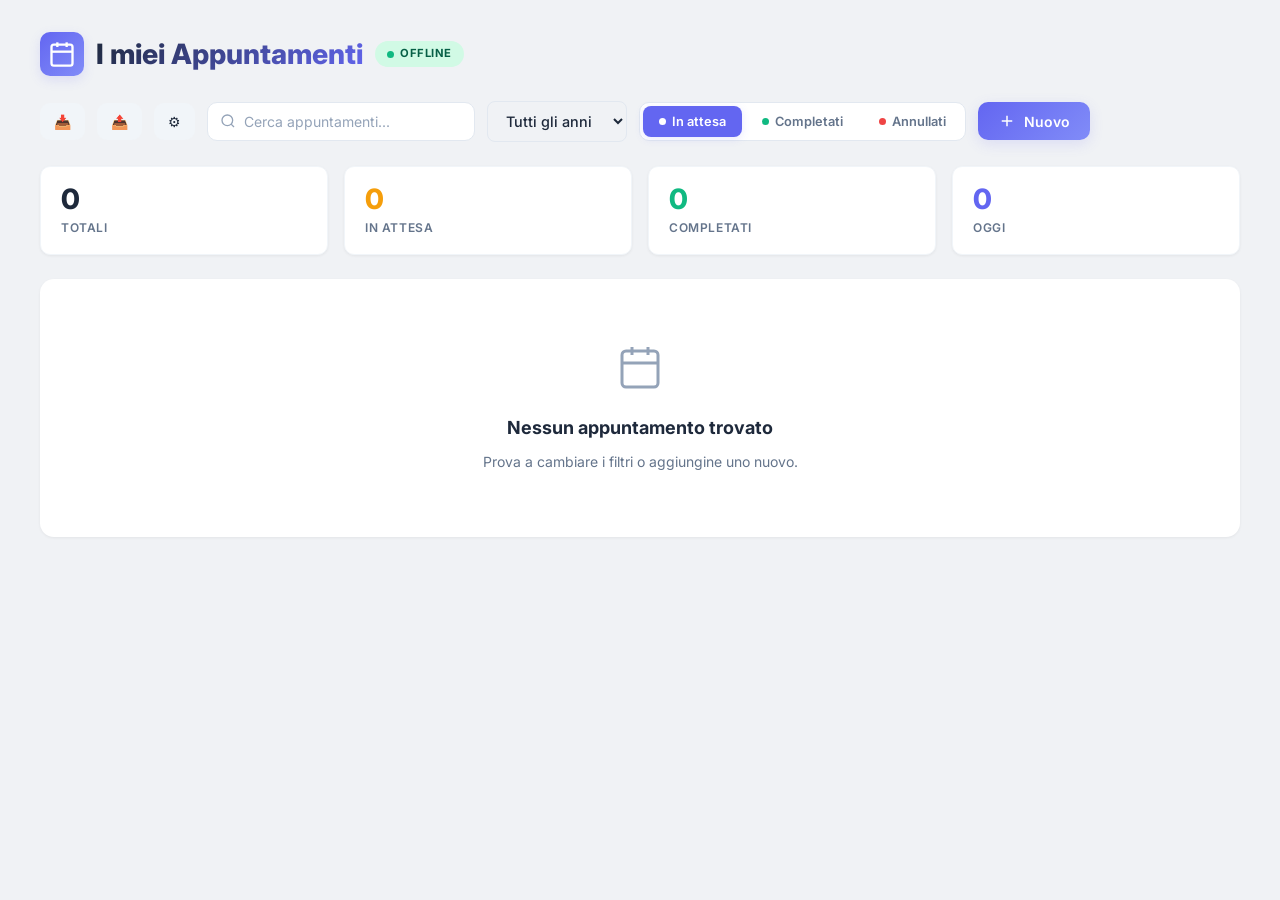
==== Appuntamenti-Vuota/Appuntamenti/WebAssets/index.html @ b20713f4 "Initial commit: Appuntamenti iOS app with import/export feature" ====
<!DOCTYPE html>
<html lang="it">

<head>
    <meta charset="UTF-8">
    <meta name="viewport" content="width=device-width, initial-scale=1.0">
    <title>I miei Appuntamenti | Offline</title>
    <meta name="description" content="Gestione appuntamenti offline - nessuna connessione necessaria">
    <!-- PWA -->
    <link rel="manifest" href="manifest.json">
    <meta name="theme-color" content="#3F51B5">
    <!-- iOS PWA -->
    <meta name="apple-mobile-web-app-capable" content="yes">
    <meta name="apple-mobile-web-app-status-bar-style" content="black-translucent">
    <meta name="apple-mobile-web-app-title" content="Appuntamenti">
    <link rel="apple-touch-icon" href="icons/icon-192.png">
    <!-- Splash screens iOS -->
    <link rel="apple-touch-startup-image" href="icons/icon-512.png">
    <link rel="stylesheet" href="style.css">
    <link rel="preconnect" href="https://fonts.googleapis.com">
    <link rel="preconnect" href="https://fonts.gstatic.com" crossorigin>
    <link href="https://fonts.googleapis.com/css2?family=Inter:wght@400;500;600;700;800&display=swap" rel="stylesheet">
</head>

<body>
    <div class="container">
        <header>
            <div class="logo-area">
                <div class="logo-icon">
                    <svg width="28" height="28" viewBox="0 0 24 24" fill="none" stroke="currentColor" stroke-width="2">
                        <rect x="3" y="4" width="18" height="18" rx="2" ry="2" />
                        <line x1="16" y1="2" x2="16" y2="6" />
                        <line x1="8" y1="2" x2="8" y2="6" />
                        <line x1="3" y1="10" x2="21" y2="10" />
                    </svg>
                </div>
                <h1>I miei Appuntamenti</h1>
                <span class="offline-badge">
                    <span class="offline-dot"></span>
                    Offline
                </span>
            </div>
            <div class="header-actions">
                <div class="search-box">
                    <svg width="16" height="16" viewBox="0 0 24 24" fill="none" stroke="currentColor" stroke-width="2">
                        <circle cx="11" cy="11" r="8" />
                        <path d="m21 21-4.35-4.35" />
                    </svg>
                    <input type="text" id="searchInput" placeholder="Cerca appuntamenti...">
                </div>
                <select id="sheetFilter" class="form-control filter-select">
                    <option value="">Tutti gli anni</option>
                </select>
                <div class="status-filter-group">
                    <button class="status-btn active" data-status="pending">
                        <span class="status-dot dot-pending"></span>
                        In attesa
                    </button>
                    <button class="status-btn" data-status="completed">
                        <span class="status-dot dot-completed"></span>
                        Completati
                    </button>
                    <button class="status-btn" data-status="cancelled">
                        <span class="status-dot dot-cancelled"></span>
                        Annullati
                    </button>
                </div>
                <button id="addBtn" class="btn btn-primary">
                    <svg width="18" height="18" viewBox="0 0 24 24" fill="none" stroke="currentColor" stroke-width="2">
                        <line x1="12" y1="5" x2="12" y2="19" />
                        <line x1="5" y1="12" x2="19" y2="12" />
                    </svg>
                    Nuovo
                </button>
            </div>
        </header>

        <div class="stats-bar" id="statsBar">
            <div class="stat-item">
                <span class="stat-num" id="statTotal">0</span>
                <span class="stat-label">Totali</span>
            </div>
            <div class="stat-item">
                <span class="stat-num stat-pending" id="statPending">0</span>
                <span class="stat-label">In attesa</span>
            </div>
            <div class="stat-item">
                <span class="stat-num stat-completed" id="statCompleted">0</span>
                <span class="stat-label">Completati</span>
            </div>
            <div class="stat-item">
                <span class="stat-num stat-today" id="statToday">0</span>
                <span class="stat-label">Oggi</span>
            </div>
        </div>

        <div class="appointments-grid" id="appointmentsGrid">
            <div class="empty-state">
                <div class="loader"></div>
                <p>Caricamento...</p>
            </div>
        </div>
    </div>

    <!-- Modal Add/Edit -->
    <div class="modal" id="appointmentModal">
        <div class="modal-content">
            <div class="modal-header">
                <h2 id="modalTitle">Nuovo Appuntamento</h2>
                <button class="modal-close" id="closeModalBtn">&times;</button>
            </div>
            <form id="appointmentForm">
                <div class="form-group">
                    <label for="title">Titolo</label>
                    <input type="text" id="title" name="title" class="form-control" required
                        placeholder="Es: Visita medica">
                </div>
                <div class="form-row">
                    <div class="form-group">
                        <label for="date">Data</label>
                        <input type="date" id="date" name="date" class="form-control" required>
                    </div>
                    <div class="form-group">
                        <label for="time">Ora</label>
                        <input type="time" id="time" name="time" class="form-control" required>
                    </div>
                </div>
                <div class="form-group">
                    <label for="description">Descrizione</label>
                    <textarea id="description" name="description" class="form-control" rows="3"
                        placeholder="Aggiungi dettagli..."></textarea>
                </div>
                <div class="form-row">
                    <div class="form-group">
                        <label for="status">Stato</label>
                        <select id="status" name="status" class="form-control">
                            <option value="pending">In attesa</option>
                            <option value="completed">Completato</option>
                            <option value="cancelled">Annullato</option>
                        </select>
                    </div>
                    <div class="form-group">
                        <label for="source_sheet">Anno / Foglio</label>
                        <input type="text" id="source_sheet" name="source_sheet" class="form-control"
                            placeholder="Es: 2026">
                    </div>
                </div>
                <div class="modal-actions">
                    <button type="button" class="btn btn-secondary" id="cancelBtn">Annulla</button>
                    <button type="submit" class="btn btn-primary">
                        <svg width="16" height="16" viewBox="0 0 24 24" fill="none" stroke="currentColor"
                            stroke-width="2">
                            <path d="M19 21H5a2 2 0 0 1-2-2V5a2 2 0 0 1 2-2h11l5 5v11a2 2 0 0 1-2 2z" />
                            <polyline points="17 21 17 13 7 13 7 21" />
                            <polyline points="7 3 7 8 15 8" />
                        </svg>
                        Salva
                    </button>
                </div>
            </form>
        </div>
    </div>

    <!-- Confirm Delete Modal -->
    <div class="modal" id="deleteModal">
        <div class="modal-content modal-small">
            <div class="delete-icon">
                <svg width="48" height="48" viewBox="0 0 24 24" fill="none" stroke="#ef4444" stroke-width="1.5">
                    <circle cx="12" cy="12" r="10" />
                    <line x1="15" y1="9" x2="9" y2="15" />
                    <line x1="9" y1="9" x2="15" y2="15" />
                </svg>
            </div>
            <h3>Eliminare questo appuntamento?</h3>
            <p class="delete-subtitle">Questa azione non può essere annullata.</p>
            <div class="modal-actions">
                <button class="btn btn-secondary" id="cancelDeleteBtn">Annulla</button>
                <button class="btn btn-danger" id="confirmDeleteBtn">Elimina</button>
            </div>
        </div>
    </div>

    <!-- Hidden file input for import -->
    <input type="file" id="importFileInput" accept=".json" style="display:none">

    <!-- Import Mode Modal -->
    <div class="modal" id="importModal">
        <div class="modal-content modal-small">
            <div class="delete-icon" style="color:#3F51B5">
                <svg width="48" height="48" viewBox="0 0 24 24" fill="none" stroke="#3F51B5" stroke-width="1.5">
                    <path d="M21 15v4a2 2 0 0 1-2 2H5a2 2 0 0 1-2-2v-4" />
                    <polyline points="7 10 12 15 17 10" />
                    <line x1="12" y1="15" x2="12" y2="3" />
                </svg>
            </div>
            <h3>Importa Dati</h3>
            <p class="delete-subtitle">Come vuoi importare i dati?</p>
            <div class="modal-actions" style="flex-direction:column;gap:0.5rem">
                <button class="btn btn-primary" id="importMergeBtn" style="width:100%">➕ Aggiungi ai dati
                    esistenti</button>
                <button class="btn btn-danger" id="importReplaceBtn" style="width:100%">🔄 Sostituisci tutti i
                    dati</button>
                <button class="btn btn-secondary" id="importCancelBtn" style="width:100%">Annulla</button>
            </div>
        </div>
    </div>

    <!-- Toast notification -->
    <div class="toast-container" id="toastContainer"></div>

    <script src="data.js"></script>
    <script src="app.js"></script>
    <script>
        // Register Service Worker for PWA
        if ('serviceWorker' in navigator) {
            navigator.serviceWorker.register('./sw.js')
                .then(reg => console.log('SW registered:', reg.scope))
                .catch(err => console.log('SW error:', err));
        }
    </script>
</body>

</html>
---- Appuntamenti-Vuota/Appuntamenti/WebAssets/style.css ----
:root {
    --primary: #6366f1;
    --primary-hover: #4f46e5;
    --primary-light: #eef2ff;
    --primary-glow: rgba(99, 102, 241, 0.15);
    --bg: #f0f2f5;
    --card-bg: #ffffff;
    --text-main: #1e293b;
    --text-muted: #64748b;
    --text-light: #94a3b8;
    --border: #e2e8f0;
    --border-light: #f1f5f9;
    --success: #10b981;
    --success-bg: #d1fae5;
    --success-text: #065f46;
    --warning: #f59e0b;
    --warning-bg: #fef3c7;
    --warning-text: #92400e;
    --danger: #ef4444;
    --danger-bg: #fee2e2;
    --danger-text: #991b1b;
    --shadow-sm: 0 1px 3px rgba(0, 0, 0, 0.06);
    --shadow: 0 4px 6px -1px rgba(0, 0, 0, 0.07), 0 2px 4px -2px rgba(0, 0, 0, 0.05);
    --shadow-lg: 0 10px 25px -5px rgba(0, 0, 0, 0.1), 0 8px 10px -6px rgba(0, 0, 0, 0.05);
    --shadow-xl: 0 20px 40px -10px rgba(0, 0, 0, 0.15);
    --radius: 14px;
    --radius-sm: 10px;
}

* {
    margin: 0;
    padding: 0;
    box-sizing: border-box;
    font-family: 'Inter', system-ui, -apple-system, sans-serif;
}

body {
    background: var(--bg);
    color: var(--text-main);
    line-height: 1.6;
    min-height: 100vh;
    padding: 1rem;
}

@media (min-width: 768px) {
    body {
        padding: 2rem 2.5rem;
    }
}

.container {
    max-width: 1280px;
    margin: 0 auto;
    width: 100%;
}

/* ─── Header ─── */
header {
    display: flex;
    justify-content: space-between;
    align-items: center;
    margin-bottom: 1.5rem;
    gap: 1.5rem;
    flex-wrap: wrap;
}

.logo-area {
    display: flex;
    align-items: center;
    gap: 0.75rem;
}

.logo-icon {
    width: 44px;
    height: 44px;
    background: linear-gradient(135deg, var(--primary), #818cf8);
    border-radius: var(--radius-sm);
    display: flex;
    align-items: center;
    justify-content: center;
    color: white;
    box-shadow: 0 4px 12px var(--primary-glow);
}

h1 {
    font-size: 1.5rem;
    font-weight: 800;
    background: linear-gradient(135deg, var(--text-main), var(--primary));
    -webkit-background-clip: text;
    -webkit-text-fill-color: transparent;
    background-clip: text;
    white-space: nowrap;
}

@media (min-width: 768px) {
    h1 {
        font-size: 1.75rem;
    }
}

.offline-badge {
    display: inline-flex;
    align-items: center;
    gap: 6px;
    padding: 4px 12px;
    background: var(--success-bg);
    color: var(--success-text);
    border-radius: 9999px;
    font-size: 0.7rem;
    font-weight: 700;
    text-transform: uppercase;
    letter-spacing: 0.05em;
}

.offline-dot {
    width: 7px;
    height: 7px;
    background: var(--success);
    border-radius: 50%;
    animation: pulse 2s infinite;
}

@keyframes pulse {

    0%,
    100% {
        opacity: 1;
        transform: scale(1);
    }

    50% {
        opacity: 0.5;
        transform: scale(1.3);
    }
}

.header-actions {
    display: flex;
    align-items: center;
    gap: 0.75rem;
    flex-wrap: wrap;
}

@media (max-width: 1024px) {
    .header-actions {
        width: 100%;
    }
}

/* ─── Search Box ─── */
.search-box {
    display: flex;
    align-items: center;
    gap: 8px;
    background: var(--card-bg);
    border: 1px solid var(--border);
    border-radius: var(--radius-sm);
    padding: 0 12px;
    transition: all 0.25s;
    min-width: 200px;
    flex: 1;
    max-width: 320px;
}

.search-box:focus-within {
    border-color: var(--primary);
    box-shadow: 0 0 0 3px var(--primary-glow);
}

.search-box svg {
    color: var(--text-light);
    flex-shrink: 0;
}

.search-box input {
    border: none;
    outline: none;
    padding: 10px 0;
    font-size: 0.875rem;
    width: 100%;
    background: transparent;
    color: var(--text-main);
}

.search-box input::placeholder {
    color: var(--text-light);
}

/* ─── Filter Select ─── */
.filter-select {
    width: auto !important;
    min-width: 140px;
    padding: 10px 14px;
    border: 1px solid var(--border);
    border-radius: var(--radius-sm);
    background: var(--card-bg);
    color: var(--text-main);
    font-size: 0.875rem;
    font-weight: 500;
    cursor: pointer;
    transition: border-color 0.2s;
    appearance: auto;
}

.filter-select:focus {
    border-color: var(--primary);
    outline: none;
    box-shadow: 0 0 0 3px var(--primary-glow);
}

/* ─── Status Filter ─── */
.status-filter-group {
    display: flex;
    gap: 4px;
    padding: 3px;
    background: var(--card-bg);
    border-radius: var(--radius-sm);
    border: 1px solid var(--border);
}

.status-btn {
    padding: 8px 16px;
    border-radius: 8px;
    border: none;
    background: transparent;
    color: var(--text-muted);
    font-size: 0.8rem;
    font-weight: 600;
    cursor: pointer;
    transition: all 0.25s cubic-bezier(0.4, 0, 0.2, 1);
    display: inline-flex;
    align-items: center;
    gap: 6px;
    white-space: nowrap;
}

.status-btn:hover {
    background: var(--primary-light);
    color: var(--primary);
}

.status-btn.active {
    background: var(--primary);
    color: white;
    box-shadow: 0 2px 8px var(--primary-glow);
}

.status-btn.active .status-dot {
    background: white;
}

.status-dot {
    width: 7px;
    height: 7px;
    border-radius: 50%;
}

.dot-pending {
    background: var(--warning);
}

.dot-completed {
    background: var(--success);
}

.dot-cancelled {
    background: var(--danger);
}

/* ─── Buttons ─── */
.btn {
    display: inline-flex;
    align-items: center;
    justify-content: center;
    gap: 0.5rem;
    padding: 10px 20px;
    border-radius: var(--radius-sm);
    font-weight: 600;
    cursor: pointer;
    transition: all 0.2s cubic-bezier(0.4, 0, 0.2, 1);
    border: none;
    font-size: 0.875rem;
    white-space: nowrap;
}

.btn-primary {
    background: linear-gradient(135deg, var(--primary), #818cf8);
    color: white;
    box-shadow: 0 4px 14px var(--primary-glow);
}

.btn-primary:hover {
    transform: translateY(-1px);
    box-shadow: 0 6px 20px rgba(99, 102, 241, 0.3);
}

.btn-secondary {
    background: var(--border-light);
    color: var(--text-main);
}

.btn-secondary:hover {
    background: var(--border);
}

.btn-danger {
    background: linear-gradient(135deg, var(--danger), #f87171);
    color: white;
    box-shadow: 0 4px 14px rgba(239, 68, 68, 0.2);
}

.btn-danger:hover {
    transform: translateY(-1px);
    box-shadow: 0 6px 20px rgba(239, 68, 68, 0.3);
}

/* ─── Stats Bar ─── */
.stats-bar {
    display: grid;
    grid-template-columns: repeat(4, 1fr);
    gap: 1rem;
    margin-bottom: 1.5rem;
}

@media (max-width: 640px) {
    .stats-bar {
        grid-template-columns: repeat(2, 1fr);
    }
}

.stat-item {
    background: var(--card-bg);
    border-radius: var(--radius-sm);
    padding: 1rem 1.25rem;
    display: flex;
    flex-direction: column;
    gap: 2px;
    box-shadow: var(--shadow-sm);
    border: 1px solid var(--border-light);
    transition: transform 0.2s, box-shadow 0.2s;
}

.stat-item:hover {
    transform: translateY(-2px);
    box-shadow: var(--shadow);
}

.stat-num {
    font-size: 1.75rem;
    font-weight: 800;
    color: var(--text-main);
    line-height: 1.2;
}

.stat-pending {
    color: var(--warning);
}

.stat-completed {
    color: var(--success);
}

.stat-today {
    color: var(--primary);
}

.stat-label {
    font-size: 0.75rem;
    font-weight: 600;
    color: var(--text-muted);
    text-transform: uppercase;
    letter-spacing: 0.05em;
}

/* ─── Grid ─── */
.appointments-grid {
    display: flex;
    flex-direction: column;
    gap: 1rem;
}

.date-row {
    display: flex;
    flex-direction: column;
    gap: 1rem;
    background: var(--card-bg);
    border-radius: var(--radius);
    padding: 1.25rem;
    box-shadow: var(--shadow-sm);
    border: 1px solid var(--border-light);
    transition: box-shadow 0.2s;
    animation: fadeIn 0.35s ease-out both;
}

@keyframes fadeIn {
    from {
        opacity: 0;
        transform: translateY(8px);
    }

    to {
        opacity: 1;
        transform: translateY(0);
    }
}

.date-row:hover {
    box-shadow: var(--shadow);
}

@media (min-width: 768px) {
    .date-row {
        flex-direction: row;
        padding: 1.5rem;
        gap: 2rem;
    }
}

.date-today {
    border-left: 4px solid var(--primary);
}

.date-sidebar {
    min-width: 100px;
    padding-bottom: 1rem;
    border-bottom: 2px solid var(--border-light);
    display: flex;
    flex-direction: row;
    align-items: center;
    gap: 0.75rem;
}

@media (min-width: 768px) {
    .date-sidebar {
        min-width: 120px;
        flex-direction: column;
        border-bottom: none;
        border-right: 2px solid var(--border-light);
        padding-bottom: 0;
        padding-right: 1.5rem;
        align-items: flex-start;
    }
}

.date-day-num {
    font-size: 2rem;
    font-weight: 800;
    color: var(--primary);
    line-height: 1;
}

@media (min-width: 768px) {
    .date-day-num {
        font-size: 2.5rem;
    }
}

.date-day-name {
    font-size: 0.7rem;
    text-transform: uppercase;
    letter-spacing: 0.08em;
    font-weight: 700;
    color: var(--text-light);
}

.date-month {
    font-size: 0.8rem;
    font-weight: 600;
    color: var(--text-muted);
}

.day-content {
    flex: 1;
    display: flex;
    flex-wrap: wrap;
    gap: 0.75rem;
}

/* ─── Appointment Card ─── */
.appointment-card {
    background: var(--bg);
    border-radius: var(--radius-sm);
    padding: 1rem 1.25rem;
    border: 1px solid var(--border);
    position: relative;
    overflow: hidden;
    width: 100%;
    cursor: default;
    transition: all 0.25s cubic-bezier(0.4, 0, 0.2, 1);
}

@media (min-width: 640px) {
    .appointment-card {
        min-width: 280px;
        max-width: 380px;
        width: auto;
    }
}

.appointment-card:hover {
    background: var(--card-bg);
    border-color: var(--primary);
    box-shadow: var(--shadow-lg);
    transform: translateY(-2px);
}

.appointment-card::before {
    content: '';
    position: absolute;
    top: 0;
    left: 0;
    width: 3px;
    height: 100%;
    background: linear-gradient(180deg, var(--primary), #818cf8);
    border-radius: 0 2px 2px 0;
}

.appointment-card.status-completed::before {
    background: linear-gradient(180deg, var(--success), #34d399);
}

.appointment-card.status-cancelled::before {
    background: linear-gradient(180deg, var(--danger), #f87171);
}

.card-title {
    font-size: 0.95rem;
    font-weight: 700;
    margin-bottom: 4px;
    color: var(--text-main);
}

.card-time {
    color: var(--text-muted);
    font-size: 0.8rem;
    margin-bottom: 8px;
    display: flex;
    align-items: center;
    gap: 6px;
    font-weight: 500;
}

.card-desc {
    font-size: 0.8rem;
    color: var(--text-muted);
    margin-bottom: 12px;
    line-height: 1.5;
    display: -webkit-box;
    -webkit-line-clamp: 2;
    -webkit-box-orient: vertical;
    overflow: hidden;
}

.card-footer {
    display: flex;
    justify-content: space-between;
    align-items: center;
}

.card-actions {
    display: flex;
    gap: 6px;
    opacity: 0;
    transition: opacity 0.2s;
}

.appointment-card:hover .card-actions {
    opacity: 1;
}

.btn-action {
    padding: 5px 10px;
    font-size: 0.7rem;
    font-weight: 600;
    border: none;
    border-radius: 6px;
    cursor: pointer;
    transition: all 0.2s;
}

.btn-action-edit {
    background: var(--primary-light);
    color: var(--primary);
}

.btn-action-edit:hover {
    background: var(--primary);
    color: white;
}

.btn-action-delete {
    background: var(--danger-bg);
    color: var(--danger-text);
}

.btn-action-delete:hover {
    background: var(--danger);
    color: white;
}

/* ─── Badge ─── */
.badge {
    padding: 3px 10px;
    border-radius: 9999px;
    font-size: 0.65rem;
    font-weight: 700;
    text-transform: uppercase;
    letter-spacing: 0.03em;
}

.badge-pending {
    background: var(--warning-bg);
    color: var(--warning-text);
}

.badge-completed {
    background: var(--success-bg);
    color: var(--success-text);
}

.badge-cancelled {
    background: var(--danger-bg);
    color: var(--danger-text);
}

.badge-sheet {
    background: var(--primary-light);
    color: var(--primary);
    margin-left: 6px;
}

/* ─── Empty State ─── */
.empty-state {
    text-align: center;
    padding: 4rem 2rem;
    color: var(--text-muted);
    background: var(--card-bg);
    border-radius: var(--radius);
    box-shadow: var(--shadow-sm);
}

.empty-state h3 {
    font-size: 1.125rem;
    margin-bottom: 0.5rem;
    color: var(--text-main);
}

.empty-state p {
    font-size: 0.875rem;
}

.loader {
    width: 36px;
    height: 36px;
    border: 3px solid var(--border);
    border-top-color: var(--primary);
    border-radius: 50%;
    animation: spin 0.8s linear infinite;
    margin: 0 auto 1rem;
}

@keyframes spin {
    to {
        transform: rotate(360deg);
    }
}

/* ─── Modal ─── */
.modal {
    display: none;
    position: fixed;
    top: 0;
    left: 0;
    width: 100%;
    height: 100%;
    background: rgba(15, 23, 42, 0.6);
    z-index: 1000;
    backdrop-filter: blur(6px);
    justify-content: center;
    align-items: center;
    padding: 1rem;
}

.modal-content {
    background: var(--card-bg);
    padding: 2rem;
    border-radius: var(--radius);
    width: 100%;
    max-width: 520px;
    box-shadow: var(--shadow-xl);
    animation: modalIn 0.3s cubic-bezier(0.34, 1.56, 0.64, 1);
}

.modal-small {
    max-width: 400px;
    text-align: center;
    padding: 2.5rem;
}

@keyframes modalIn {
    from {
        transform: scale(0.92) translateY(10px);
        opacity: 0;
    }

    to {
        transform: scale(1) translateY(0);
        opacity: 1;
    }
}

.modal-header {
    display: flex;
    justify-content: space-between;
    align-items: center;
    margin-bottom: 1.5rem;
}

.modal-header h2 {
    font-size: 1.25rem;
    font-weight: 700;
    background: none;
    -webkit-text-fill-color: var(--text-main);
}

.modal-close {
    background: none;
    border: none;
    font-size: 1.5rem;
    cursor: pointer;
    color: var(--text-light);
    width: 36px;
    height: 36px;
    display: flex;
    align-items: center;
    justify-content: center;
    border-radius: 8px;
    transition: all 0.2s;
}

.modal-close:hover {
    background: var(--border-light);
    color: var(--text-main);
}

.form-group {
    margin-bottom: 1rem;
    flex: 1;
}

.form-group label {
    display: block;
    font-size: 0.8rem;
    font-weight: 600;
    margin-bottom: 6px;
    color: var(--text-muted);
    text-transform: uppercase;
    letter-spacing: 0.04em;
}

.form-control {
    width: 100%;
    padding: 10px 14px;
    border: 1px solid var(--border);
    border-radius: 8px;
    outline: none;
    transition: border-color 0.2s, box-shadow 0.2s;
    font-size: 0.9rem;
    background: var(--bg);
    color: var(--text-main);
}

.form-control:focus {
    border-color: var(--primary);
    box-shadow: 0 0 0 3px var(--primary-glow);
    background: var(--card-bg);
}

.form-row {
    display: flex;
    gap: 1rem;
}

@media (max-width: 480px) {
    .form-row {
        flex-direction: column;
        gap: 0;
    }
}

.modal-actions {
    display: flex;
    justify-content: flex-end;
    gap: 0.75rem;
    margin-top: 1.5rem;
}

.delete-icon {
    margin-bottom: 1rem;
}

.delete-subtitle {
    color: var(--text-muted);
    font-size: 0.875rem;
    margin-top: 0.5rem;
    margin-bottom: 0.5rem;
}

/* ─── Toast ─── */
.toast-container {
    position: fixed;
    bottom: 2rem;
    right: 2rem;
    z-index: 2000;
    display: flex;
    flex-direction: column;
    gap: 0.5rem;
}

.toast {
    background: var(--text-main);
    color: white;
    padding: 12px 20px;
    border-radius: var(--radius-sm);
    font-size: 0.875rem;
    font-weight: 500;
    box-shadow: var(--shadow-lg);
    animation: toastIn 0.35s ease-out, toastOut 0.35s ease-in 2.5s forwards;
    display: flex;
    align-items: center;
    gap: 8px;
}

.toast-success {
    border-left: 4px solid var(--success);
}

.toast-error {
    border-left: 4px solid var(--danger);
}

.toast-info {
    border-left: 4px solid var(--primary);
}

@keyframes toastIn {
    from {
        transform: translateX(100%);
        opacity: 0;
    }

    to {
        transform: translateX(0);
        opacity: 1;
    }
}

@keyframes toastOut {
    from {
        transform: translateX(0);
        opacity: 1;
    }

    to {
        transform: translateX(100%);
        opacity: 0;
    }
}

@media (max-width: 640px) {
    .toast-container {
        left: 1rem;
        right: 1rem;
        bottom: 1rem;
    }

    .status-filter-group {
        width: 100%;
    }

    .status-btn {
        flex: 1;
        justify-content: center;
        padding: 8px 8px;
        font-size: 0.75rem;
    }

    .search-box {
        max-width: 100%;
        width: 100%;
        order: -1;
    }

    .filter-select {
        flex: 1;
    }
}

/* ─── Scrollbar ─── */
::-webkit-scrollbar {
    width: 8px;
}

::-webkit-scrollbar-track {
    background: var(--bg);
}

::-webkit-scrollbar-thumb {
    background: var(--border);
    border-radius: 4px;
}

::-webkit-scrollbar-thumb:hover {
    background: var(--text-light);
}

/* ─── Settings Panel ─── */
.settings-panel {
    background: var(--card-bg);
    border-radius: var(--radius);
    padding: 1.5rem;
    margin-bottom: 1.5rem;
    box-shadow: var(--shadow-sm);
    border: 1px solid var(--border-light);
    animation: fadeIn 0.3s ease-out;
}

.settings-content h3 {
    font-size: 1.1rem;
    font-weight: 700;
    margin-bottom: 1.25rem;
    color: var(--text-main);
}

.settings-row {
    display: flex;
    align-items: center;
    gap: 1rem;
    margin-bottom: 1rem;
    flex-wrap: wrap;
}

.settings-row label {
    font-size: 0.85rem;
    font-weight: 600;
    color: var(--text-muted);
    min-width: 220px;
}

.settings-note {
    font-size: 0.75rem;
    color: var(--text-light);
    margin-top: 0.75rem;
    font-style: italic;
}

@media (max-width: 640px) {
    .settings-row {
        flex-direction: column;
        align-items: stretch;
    }

    .settings-row label {
        min-width: auto;
    }
}
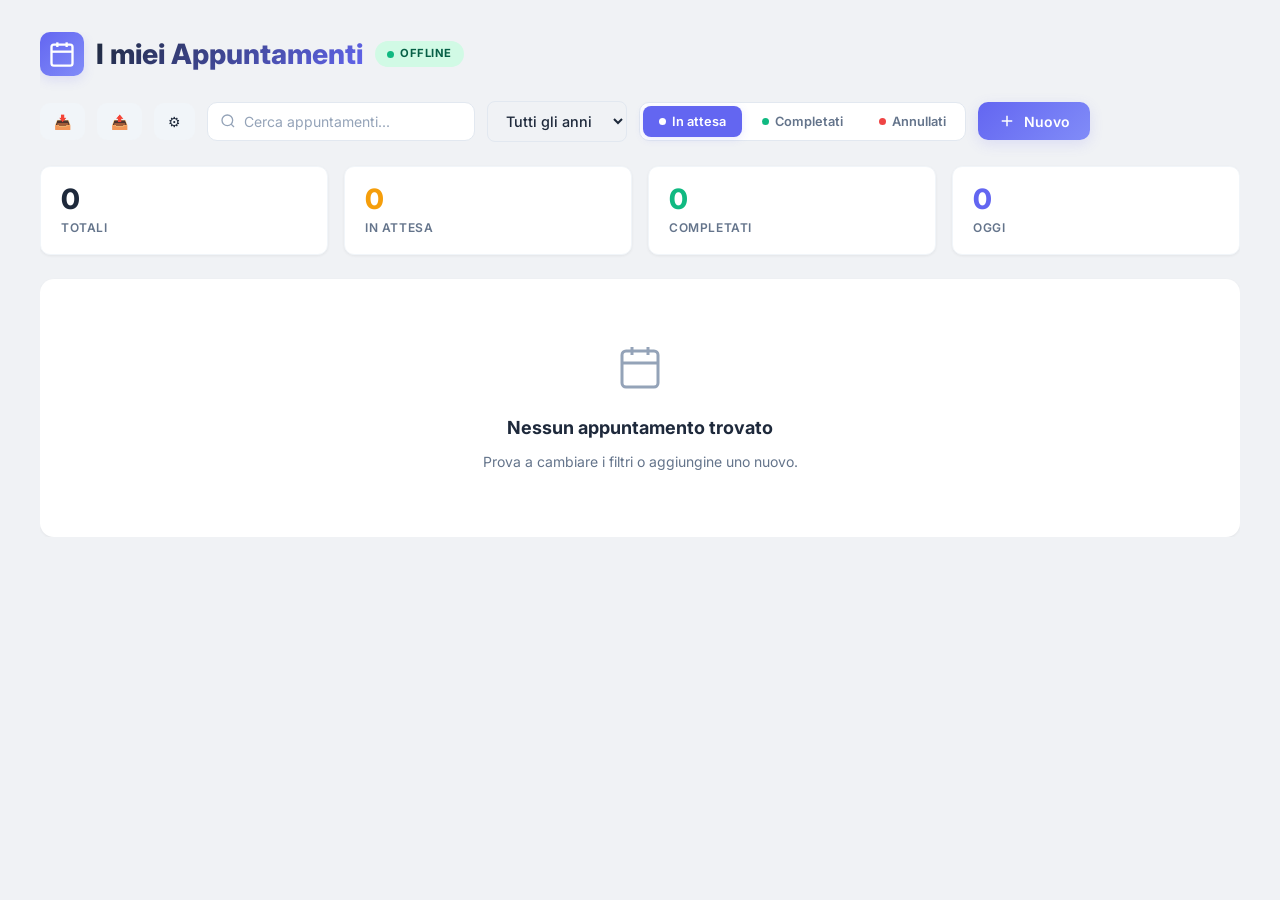
==== commit 0046c2c0: "Fix viewport: force device-width viewport, safe area constraints, prevent zoom. Build 5." ====
--- a/Appuntamenti-Vuota/Appuntamenti/WebAssets/index.html
+++ b/Appuntamenti-Vuota/Appuntamenti/WebAssets/index.html
@@ -3,7 +3,8 @@
 
 <head>
     <meta charset="UTF-8">
-    <meta name="viewport" content="width=device-width, initial-scale=1.0">
+    <meta name="viewport"
+        content="width=device-width, initial-scale=1.0, maximum-scale=1.0, user-scalable=no, viewport-fit=cover">
     <title>I miei Appuntamenti | Offline</title>
     <meta name="description" content="Gestione appuntamenti offline - nessuna connessione necessaria">
     <!-- PWA -->
--- a/Appuntamenti-Vuota/Appuntamenti/WebAssets/style.css
+++ b/Appuntamenti-Vuota/Appuntamenti/WebAssets/style.css
@@ -34,12 +34,19 @@
     font-family: 'Inter', system-ui, -apple-system, sans-serif;
 }
 
+html,
+body {
+    overflow-x: hidden;
+    width: 100%;
+}
+
 body {
     background: var(--bg);
     color: var(--text-main);
     line-height: 1.6;
     min-height: 100vh;
     padding: 1rem;
+    -webkit-text-size-adjust: 100%;
 }
 
 @media (min-width: 768px) {
@@ -52,6 +59,7 @@
     max-width: 1280px;
     margin: 0 auto;
     width: 100%;
+    overflow-x: hidden;
 }
 
 /* ─── Header ─── */
@@ -489,6 +497,10 @@
     transition: all 0.25s cubic-bezier(0.4, 0, 0.2, 1);
 }
 
+.appointment-card {
+    max-width: 100%;
+}
+
 @media (min-width: 640px) {
     .appointment-card {
         min-width: 280px;
@@ -566,6 +578,12 @@
 
 .appointment-card:hover .card-actions {
     opacity: 1;
+}
+
+@media (hover: none) {
+    .card-actions {
+        opacity: 1;
+    }
 }
 
 .btn-action {
